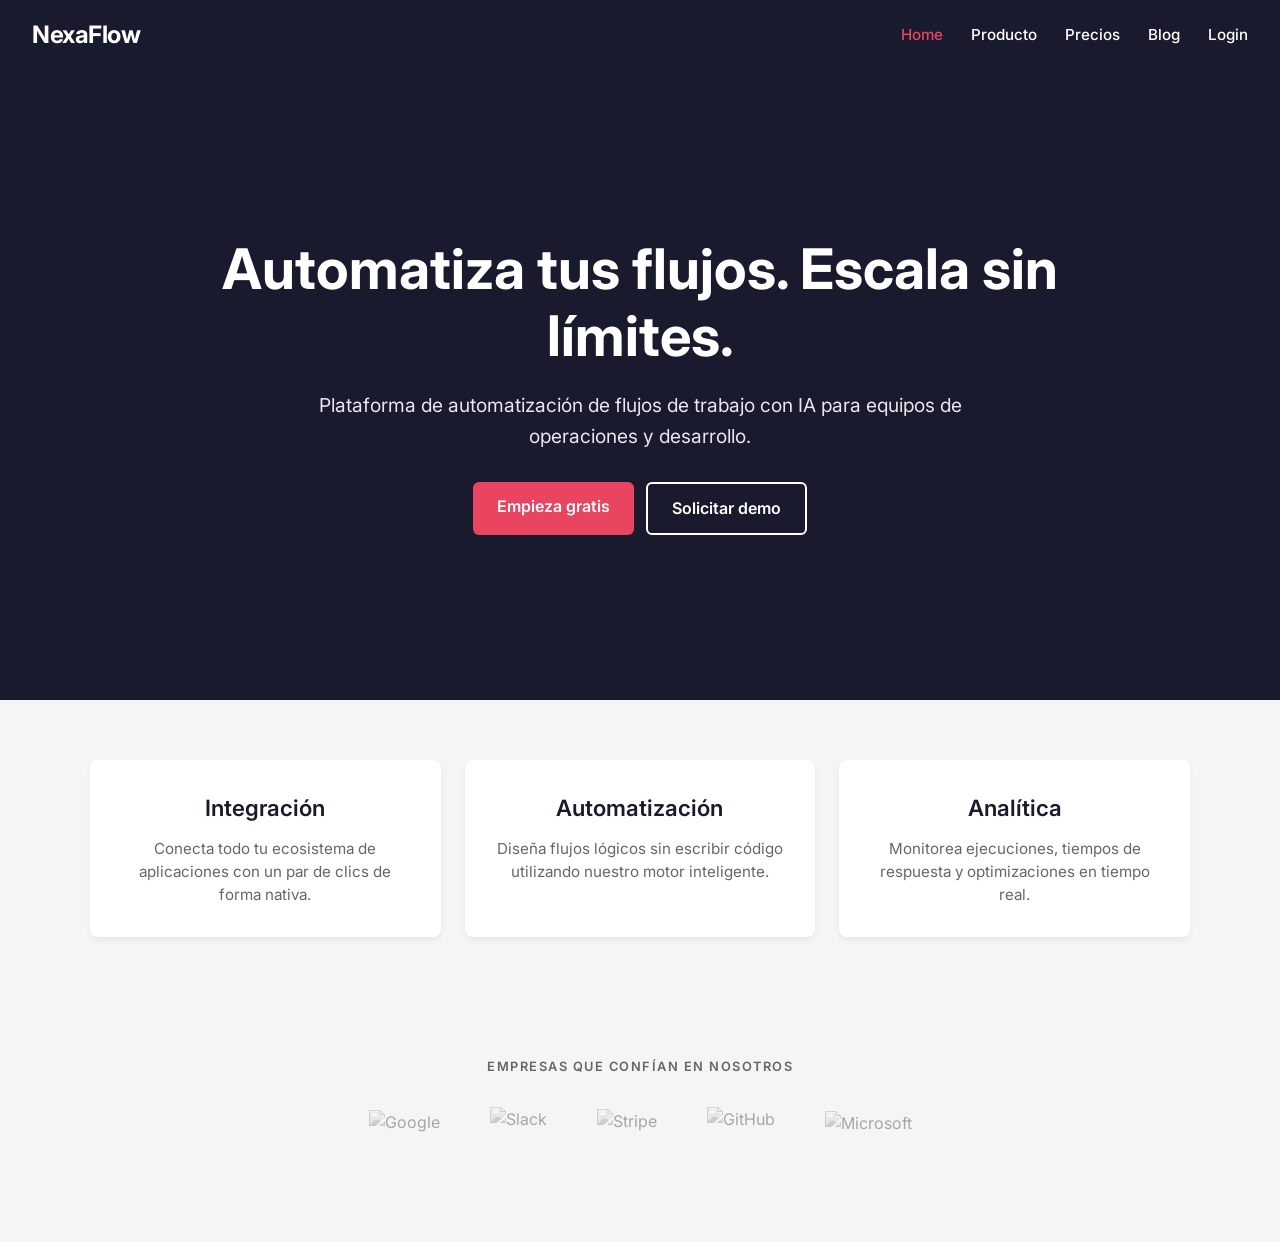
==== index.html @ 4ea23c95 "Add files via upload" ====
<!DOCTYPE html>
<html lang="es">
<head>
    <meta charset="UTF-8">
    <meta name="viewport" content="width=device-width, initial-scale=1.0">
    <title>NexaFlow - Automatiza tus flujos. Escala sin límites.</title>
    <link rel="stylesheet" href="css/style.css">
</head>
<body>
    <nav class="navbar">
        <div class="logo">NexaFlow</div>
        <div class="menu">
            <a href="index.html" class="active">Home</a>
            <a href="producto.html">Producto</a>
            <a href="precios.html">Precios</a>
            <a href="blog.html">Blog</a>
            <a href="login.html">Login</a>
        </div>
    </nav>

    <header class="hero" style="background-color: #1A1A2E; color: #FFFFFF; text-align: center; padding: 80px 20px; display: flex; flex-direction: column; align-items: center; justify-content: center;">
        <h1 style="margin-bottom: 20px; font-size: 3.5rem; font-weight: 700; max-width: 900px; line-height: 1.2;">Automatiza tus flujos. Escala sin límites.</h1>
        <p style="max-width: 700px; margin-bottom: 30px; font-size: 1.2rem; opacity: 0.9;">Plataforma de automatización de flujos de trabajo con IA para equipos de operaciones y desarrollo.</p>
        <div style="display: flex; gap: 12px; justify-content: center;">
            <a href="login.html" class="btn-primary" style="background-color: #E94560; color: white; padding: 12px 24px; text-decoration: none; border-radius: 6px; font-weight: 600;">Empieza gratis</a>
            <a href="precios.html" class="btn-secondary" style="border: 2px solid #FFFFFF; color: white; padding: 12px 24px; text-decoration: none; border-radius: 6px; font-weight: 600; background: transparent;">Solicitar demo</a>
        </div>
    </header>

    <main class="container" style="background-color: #F5F5F5; padding: 60px 20px;">
        <section class="features-grid" style="display: grid; grid-template-columns: repeat(auto-fit, minmax(280px, 1fr)); gap: 24px; max-width: 1100px; margin: 0 auto;">
            <div class="card" style="background: white; padding: 30px; border-radius: 8px; box-shadow: 0 4px 6px rgba(0,0,0,0.05); text-align: center;">
                <h3 style="font-size: 1.4rem; font-weight: 600; margin-bottom: 12px; color: #1A1A2E;">Integración</h3>
                <p style="color: #666666; font-size: 0.95rem; line-height: 1.5;">Conecta todo tu ecosistema de aplicaciones con un par de clics de forma nativa.</p>
            </div>
            <div class="card" style="background: white; padding: 30px; border-radius: 8px; box-shadow: 0 4px 6px rgba(0,0,0,0.05); text-align: center;">
                <h3 style="font-size: 1.4rem; font-weight: 600; margin-bottom: 12px; color: #1A1A2E;">Automatización</h3>
                <p style="color: #666666; font-size: 0.95rem; line-height: 1.5;">Diseña flujos lógicos sin escribir código utilizando nuestro motor inteligente.</p>
            </div>
            <div class="card" style="background: white; padding: 30px; border-radius: 8px; box-shadow: 0 4px 6px rgba(0,0,0,0.05); text-align: center;">
                <h3 style="font-size: 1.4rem; font-weight: 600; margin-bottom: 12px; color: #1A1A2E;">Analítica</h3>
                <p style="color: #666666; font-size: 0.95rem; line-height: 1.5;">Monitorea ejecuciones, tiempos de respuesta y optimizaciones en tiempo real.</p>
            </div>
        </section>

        <section style="text-align: center; margin: 80px auto 40px auto; max-width: 1000px;">
            <p style="color: #666666; text-transform: uppercase; letter-spacing: 1.5px; font-size: 0.8rem; font-weight: 600; margin-bottom: 30px;">Empresas que confían en nosotros</p>
            <div style="display: flex; justify-content: center; align-items: center; gap: 50px; flex-wrap: wrap; filter: grayscale(100%); opacity: 0.4;">
                <img src="https://upload.wikimedia.org/wikipedia/commons/2/2f/Google_2015_logo.svg" alt="Google" style="height: 30px;">
                <img src="https://upload.wikimedia.org/wikipedia/commons/d/d5/Slack_icon_2019.svg" alt="Slack" style="height: 35px;">
                <img src="https://upload.wikimedia.org/wikipedia/commons/b/ba/Stripe_logo%2C_2009.svg" alt="Stripe" style="height: 32px;">
                <img src="https://upload.wikimedia.org/wikipedia/commons/9/91/Octicons-mark-github.svg" alt="GitHub" style="height: 35px;">
                <img src="https://upload.wikimedia.org/wikipedia/commons/4/44/Microsoft_logo.svg" alt="Microsoft" style="height: 28px;">
            </div>
        </section>

        <section style="max-
---- css/style.css ----
/* ==========================================================================
   CONFIGURACIÓN GENERAL & VARIABLES (Decisiones de Diseño de NexaFlow)
   ========================================================================== */
@import url('https://fonts.googleapis.com/css2?family=Inter:wght@300;400;500;600;700&display=swap');

:root {
    --primary-navy: #1A1A2E;
    --accent-pink: #E94560;
    --bg-light: #F5F5F5;
    --text-dark: #333333;
    --text-muted: #666666;
    --white: #FFFFFF;
    --grid-base: 8px;
}

* {
    box-sizing: border-box;
    margin: 0;
    padding: 0;
}

body {
    font-family: 'Inter', sans-serif; /* Tipografía oficial */
    background-color: var(--bg-light); /* Fondo oficial */
    color: var(--text-dark);
    line-height: 1.6;
}

/* ==========================================================================
   COMPONENTES REUTILIZABLES (Navbar, Footer, Botones)
   ========================================================================== */
.navbar {
    background-color: var(--primary-navy); /* Color Navy de marca */
    color: var(--white);
    padding: calc(var(--grid-base) * 2) calc(var(--grid-base) * 4);
    display: flex;
    justify-content: space-between;
    align-items: center;
    position: sticky;
    top: 0;
    z-index: 1000;
}

.navbar .logo {
    font-size: 1.5rem;
    font-weight: 700;
    letter-spacing: -0.5px;
}

.navbar .menu a {
    color: var(--white);
    text-decoration: none;
    margin-left: calc(var(--grid-base) * 3);
    font-size: 0.95rem;
    font-weight: 500;
    transition: color 0.2s ease;
}

.navbar .menu a:hover, .navbar .menu a.active {
    color: var(--accent-pink); /* Resaltado interactivo */
}

.btn-primary {
    background-color: var(--accent-pink); /* Color Accent de marca */
    color: var(--white);
    padding: 12px 28px;
    border: none;
    border-radius: 6px;
    font-weight: 600;
    font-size: 1rem;
    cursor: pointer;
    text-decoration: none;
    display: inline-block;
    transition: transform 0.2s ease, opacity 0.2s ease;
}

.btn-primary:hover {
    opacity: 0.9;
    transform: translateY(-1px);
}

.btn-secondary {
    background-color: transparent;
    color: var(--white);
    border: 2px solid var(--white);
    padding: 10px 24px;
    border-radius: 6px;
    font-weight: 600;
    cursor: pointer;
    text-decoration: none;
    display: inline-block;
    transition: background 0.2s ease;
}

.btn-secondary:hover {
    background: var(--white);
    color: var(--primary-navy);
}

.footer {
    background-color: var(--primary-navy);
    color: var(--white);
    text-align: center;
    padding: calc(var(--grid-base) * 4);
    font-size: 0.9rem;
}

.footer a {
    color: var(--white);
    text-decoration: none;
    margin: 0 10px;
}

/* ==========================================================================
   ESTILOS DE LAS PANTALLAS (Layouts de los Wireframes)
   ========================================================================== */
.container {
    max-width: 1200px;
    margin: 0 auto;
    padding: calc(var(--grid-base) * 6) calc(var(--grid-base) * 2);
}

/* Pantalla 1: Hero Section (70% viewport inicial) */
.hero {
    height: 70vh; /* Requisito del wireframe */
    background-color: var(--primary-navy);
    color: var(--white);
    display: flex;
    flex-direction: column;
    justify-content: center;
    align-items: center;
    text-align: center;
    padding: 20px;
}

.hero h1 {
    font-size: 2.8rem;
    font-weight: 700;
    margin-bottom: 16px;
    max-width: 800px;
}

.hero p {
    font-size: 1.2rem;
    margin-bottom: 32px;
    opacity: 0.9;
}

.features-grid {
    display: grid;
    grid-template-columns: repeat(auto-fit, minmax(280px, 1fr));
    gap: 24px;
    margin-top: -40px; /* Eleva las tarjetas sobre el hero */
    padding-bottom: 40px;
}

.card {
    background: var(--white);
    padding: 32px;
    border-radius: 8px;
    box-shadow: 0 4px 12px rgba(0,0,0,0.05);
    text-align: center;
}

.card h3 { margin-bottom: 12px; color: var(--primary-navy); }

/* Pantalla 2: Z-Pattern Layout */
.z-pattern {
    display: flex;
    align-items: center;
    gap: 48px;
    margin-bottom: 60px;
}

.z-split { flex: 1; }

.demo-box {
    background: #DFE3E8;
    height: 300px;
    border-radius: 8px;
    display: flex;
    align-items: center;
    justify-content: center;
    color: var(--text-muted);
    font-weight: 600;
}

/* Pantalla 3: Tabla de Precios */
.pricing-grid {
    display: grid;
    grid-template-columns: repeat(auto-fit, minmax(300px, 1fr));
    gap: 24px;
    margin-top: 32px;
}

.price-card.featured {
    border: 2px solid var(--accent-pink); /* Destacar plan PRO */
    position: relative;
}

.badge {
    position: absolute;
    top: -12px;
    right: 20px;
    background: var(--accent-pink);
    color: white;
    padding: 2px 12px;
    font-size: 0.75rem;
    border-radius: 12px;
    font-weight: 700;
}

/* Pantalla 4: Blog Grid (60% / 40%) */
.blog-layout {
    display: grid;
    grid-template-columns: 1.6fr 1fr;
    gap: 32px;
}

.featured-article { background: var(--white); padding: 24px; border-radius: 8px; }

/* Pantalla 5: Login Card Centrada */
.login-page {
    min-height: 80vh;
    display: flex;
    align-items: center;
    justify-content: center;
}

.login-card {
    background: var(--white);
    padding: 40px;
    border-radius: 12px;
    width: 100%;
    max-width: 450px;
    box-shadow: 0 10px 25px rgba(0,0,0,0.05);
}

.form-group {
    margin-bottom: 20px;
}

.form-group label {
    display: block;
    margin-bottom: 6px;
    font-weight: 500;
}

.form-control {
    width: 100%;
    padding: 12px;
    border: 1px solid #DDDDDD;
    border-radius: 6px;
    font-family: inherit;
}

/* Pantalla 6: Dashboard con Sidebar */
.dashboard-wrapper {
    display: flex;
    min-height: 90vh;
}

.sidebar {
    width: 260px;
    background-color: var(--primary-navy);
    color: var(--white);
    padding: 24px;
}

.sidebar a {
    display: block;
    color: #A0AEC0;
    text-decoration: none;
    padding: 12px;
    border-radius: 6px;
    margin-bottom: 8px;
}

.sidebar a:hover, .sidebar a.active {
    background: rgba(255,255,255,0.05);
    color: var(--white);
}

.dashboard-content {
    flex: 1;
    padding: 32px;
    background-color: #F7FAFC;
}

.widgets-kpi {
    display: grid;
    grid-template-columns: repeat(auto-fit, minmax(220px, 1fr));
    gap: 20px;
    margin-bottom: 32px;
}

.widget {
    background: var(--white);
    padding: 24px;
    border-radius: 8px;
    border-left: 4px solid var(--accent-pink);
    box-shadow: 0 2px 4px rgba(0,0,0,0.02);
}
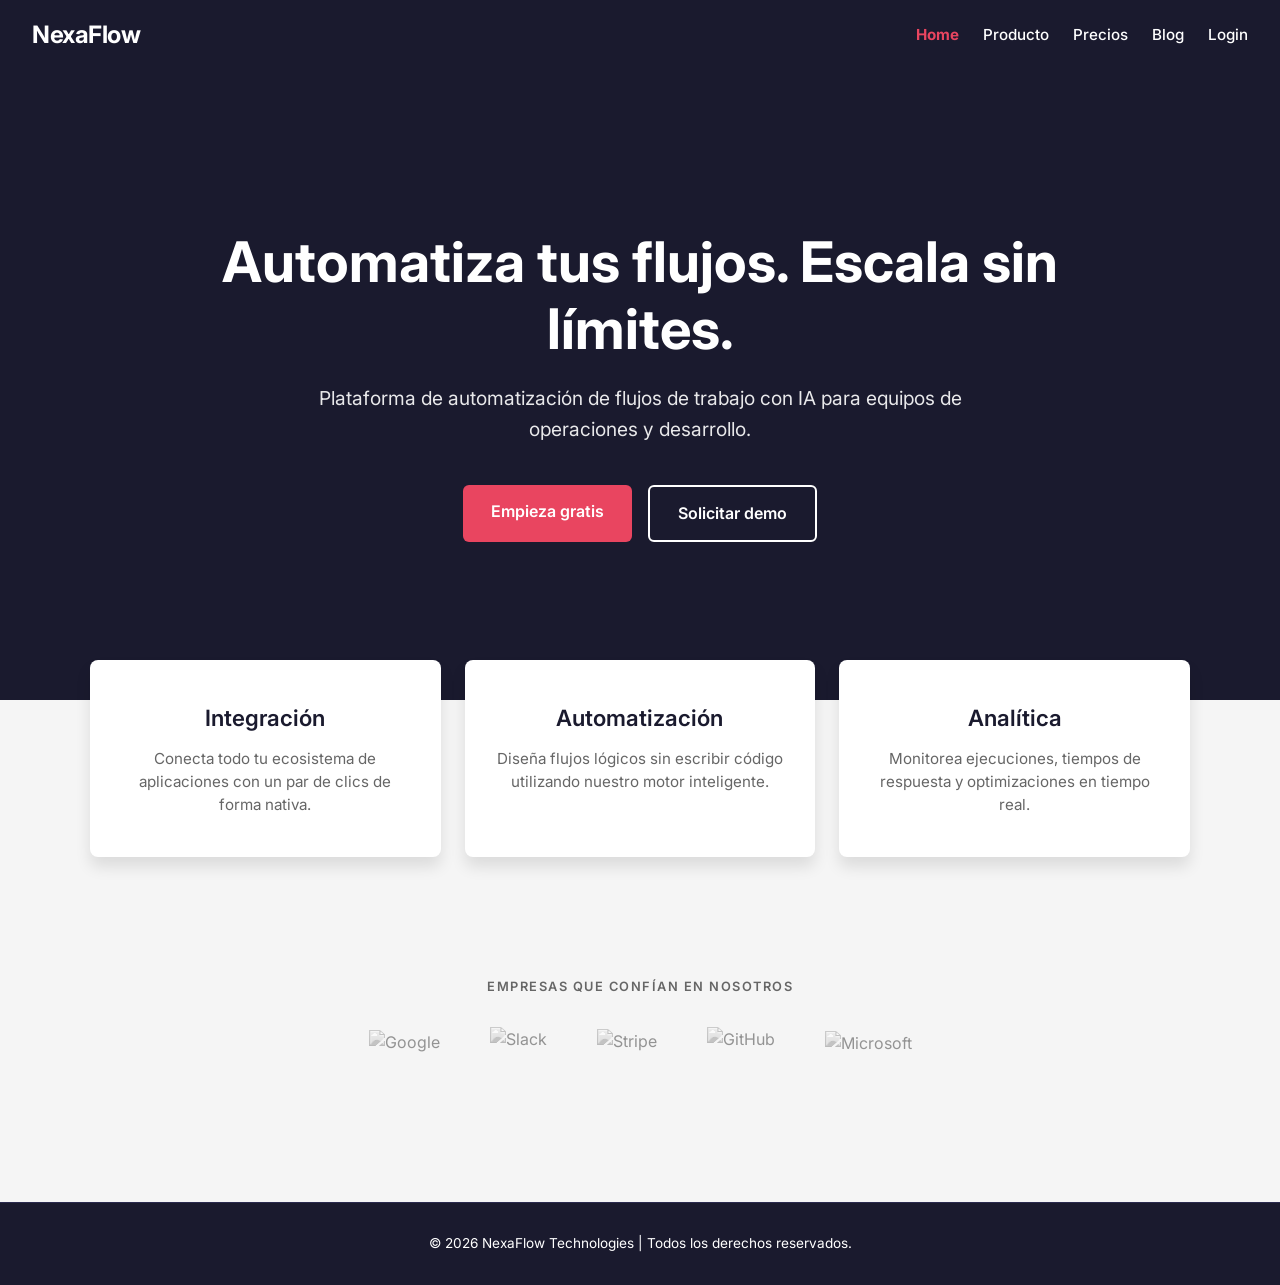
==== commit 5ddd0fb7: "Add files via upload" ====
--- a/index.html
+++ b/index.html
@@ -6,46 +6,46 @@
     <title>NexaFlow - Automatiza tus flujos. Escala sin límites.</title>
     <link rel="stylesheet" href="css/style.css">
 </head>
-<body>
-    <nav class="navbar">
-        <div class="logo">NexaFlow</div>
+<body style="margin: 0; font-family: 'Inter', sans-serif;">
+    <nav class="navbar" style="background-color: #1A1A2E; padding: 16px 32px; display: flex; justify-content: space-between; align-items: center;">
+        <div class="logo"><a href="index.html" style="color: white; text-decoration: none; font-weight: 700; font-size: 1.5rem;">NexaFlow</a></div>
         <div class="menu">
-            <a href="index.html" class="active">Home</a>
-            <a href="producto.html">Producto</a>
-            <a href="precios.html">Precios</a>
-            <a href="blog.html">Blog</a>
-            <a href="login.html">Login</a>
+            <a href="index.html" style="color: #E94560; text-decoration: none; margin-left: 20px; font-weight: bold;">Home</a>
+            <a href="producto.html" style="color: white; text-decoration: none; margin-left: 20px;">Producto</a>
+            <a href="precios.html" style="color: white; text-decoration: none; margin-left: 20px;">Precios</a>
+            <a href="blog.html" style="color: white; text-decoration: none; margin-left: 20px;">Blog</a>
+            <a href="login.html" style="color: white; text-decoration: none; margin-left: 20px;">Login</a>
         </div>
     </nav>
 
-    <header class="hero" style="background-color: #1A1A2E; color: #FFFFFF; text-align: center; padding: 80px 20px; display: flex; flex-direction: column; align-items: center; justify-content: center;">
+    <header class="hero" style="background-color: #1A1A2E; color: #FFFFFF; text-align: center; padding: 120px 20px; display: flex; flex-direction: column; align-items: center; justify-content: center;">
         <h1 style="margin-bottom: 20px; font-size: 3.5rem; font-weight: 700; max-width: 900px; line-height: 1.2;">Automatiza tus flujos. Escala sin límites.</h1>
-        <p style="max-width: 700px; margin-bottom: 30px; font-size: 1.2rem; opacity: 0.9;">Plataforma de automatización de flujos de trabajo con IA para equipos de operaciones y desarrollo.</p>
-        <div style="display: flex; gap: 12px; justify-content: center;">
-            <a href="login.html" class="btn-primary" style="background-color: #E94560; color: white; padding: 12px 24px; text-decoration: none; border-radius: 6px; font-weight: 600;">Empieza gratis</a>
-            <a href="precios.html" class="btn-secondary" style="border: 2px solid #FFFFFF; color: white; padding: 12px 24px; text-decoration: none; border-radius: 6px; font-weight: 600; background: transparent;">Solicitar demo</a>
+        <p style="max-width: 700px; margin-bottom: 40px; font-size: 1.2rem; opacity: 0.9;">Plataforma de automatización de flujos de trabajo con IA para equipos de operaciones y desarrollo.</p>
+        <div style="display: flex; gap: 16px; justify-content: center;">
+            <a href="login.html" class="btn-primary" style="background-color: #E94560; color: white; padding: 14px 28px; text-decoration: none; border-radius: 6px; font-weight: 600;">Empieza gratis</a>
+            <a href="precios.html" class="btn-secondary" style="border: 2px solid #FFFFFF; color: white; padding: 14px 28px; text-decoration: none; border-radius: 6px; font-weight: 600; background: transparent;">Solicitar demo</a>
         </div>
     </header>
 
-    <main class="container" style="background-color: #F5F5F5; padding: 60px 20px;">
-        <section class="features-grid" style="display: grid; grid-template-columns: repeat(auto-fit, minmax(280px, 1fr)); gap: 24px; max-width: 1100px; margin: 0 auto;">
-            <div class="card" style="background: white; padding: 30px; border-radius: 8px; box-shadow: 0 4px 6px rgba(0,0,0,0.05); text-align: center;">
+    <main class="container" style="background-color: #F5F5F5; padding: 60px 20px; text-align: center;">
+        <section class="features-grid" style="display: grid; grid-template-columns: repeat(auto-fit, minmax(280px, 1fr)); gap: 24px; max-width: 1100px; margin: -100px auto 40px auto;">
+            <div class="card" style="background: white; padding: 40px 30px; border-radius: 8px; box-shadow: 0 10px 15px rgba(0,0,0,0.1); text-align: center;">
                 <h3 style="font-size: 1.4rem; font-weight: 600; margin-bottom: 12px; color: #1A1A2E;">Integración</h3>
                 <p style="color: #666666; font-size: 0.95rem; line-height: 1.5;">Conecta todo tu ecosistema de aplicaciones con un par de clics de forma nativa.</p>
             </div>
-            <div class="card" style="background: white; padding: 30px; border-radius: 8px; box-shadow: 0 4px 6px rgba(0,0,0,0.05); text-align: center;">
+            <div class="card" style="background: white; padding: 40px 30px; border-radius: 8px; box-shadow: 0 10px 15px rgba(0,0,0,0.1); text-align: center;">
                 <h3 style="font-size: 1.4rem; font-weight: 600; margin-bottom: 12px; color: #1A1A2E;">Automatización</h3>
                 <p style="color: #666666; font-size: 0.95rem; line-height: 1.5;">Diseña flujos lógicos sin escribir código utilizando nuestro motor inteligente.</p>
             </div>
-            <div class="card" style="background: white; padding: 30px; border-radius: 8px; box-shadow: 0 4px 6px rgba(0,0,0,0.05); text-align: center;">
+            <div class="card" style="background: white; padding: 40px 30px; border-radius: 8px; box-shadow: 0 10px 15px rgba(0,0,0,0.1); text-align: center;">
                 <h3 style="font-size: 1.4rem; font-weight: 600; margin-bottom: 12px; color: #1A1A2E;">Analítica</h3>
                 <p style="color: #666666; font-size: 0.95rem; line-height: 1.5;">Monitorea ejecuciones, tiempos de respuesta y optimizaciones en tiempo real.</p>
             </div>
         </section>
 
-        <section style="text-align: center; margin: 80px auto 40px auto; max-width: 1000px;">
+        <section style="text-align: center; margin: 80px auto; max-width: 1000px;">
             <p style="color: #666666; text-transform: uppercase; letter-spacing: 1.5px; font-size: 0.8rem; font-weight: 600; margin-bottom: 30px;">Empresas que confían en nosotros</p>
-            <div style="display: flex; justify-content: center; align-items: center; gap: 50px; flex-wrap: wrap; filter: grayscale(100%); opacity: 0.4;">
+            <div style="display: flex; justify-content: center; align-items: center; gap: 50px; flex-wrap: wrap; filter: grayscale(100%); opacity: 0.5;">
                 <img src="https://upload.wikimedia.org/wikipedia/commons/2/2f/Google_2015_logo.svg" alt="Google" style="height: 30px;">
                 <img src="https://upload.wikimedia.org/wikipedia/commons/d/d5/Slack_icon_2019.svg" alt="Slack" style="height: 35px;">
                 <img src="https://upload.wikimedia.org/wikipedia/commons/b/ba/Stripe_logo%2C_2009.svg" alt="Stripe" style="height: 32px;">
@@ -53,5 +53,10 @@
                 <img src="https://upload.wikimedia.org/wikipedia/commons/4/44/Microsoft_logo.svg" alt="Microsoft" style="height: 28px;">
             </div>
         </section>
+    </main>
 
-        <section style="max-+    <footer class="footer" style="background-color: #1A1A2E; padding: 30px; text-align: center; font-size: 0.85rem; border-top: 1px solid #2A2A4E; color: white;">
+        <p>&copy; 2026 NexaFlow Technologies | Todos los derechos reservados.</p>
+    </footer>
+</body>
+</html>
